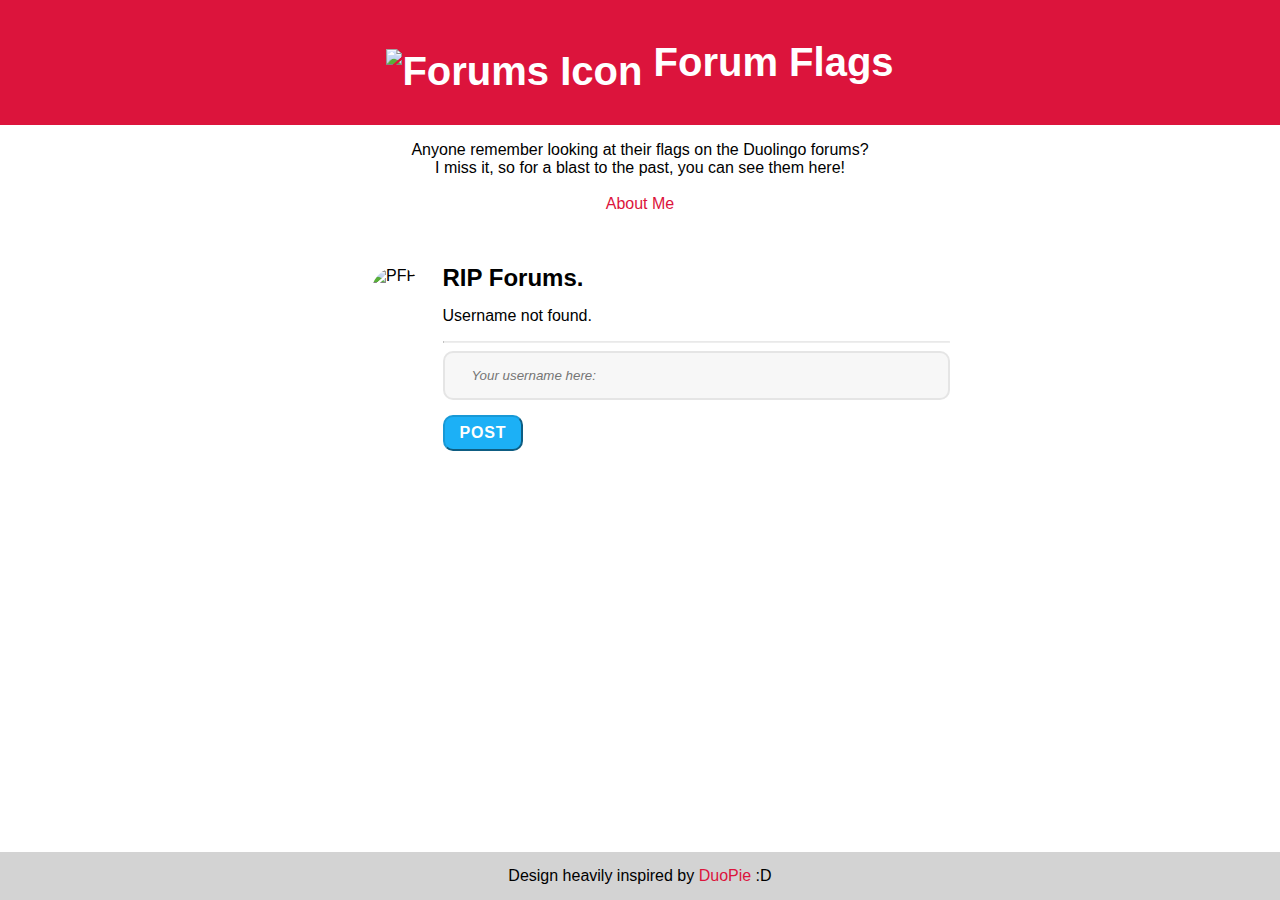
==== index.html @ 19839a8c "Add files via upload" ====
<!DOCTYPE html>
<html lang="en">
<head>
    <meta charset="UTF-8">
    <meta http-equiv="X-UA-Compatible" content="IE=edge">
    <meta name="viewport" content="width=device-width, initial-scale=1.0">
    <title>Duolingo Forums</title>
    <link rel="stylesheet" href="./style.css">
    <link rel="shortcut icon" href="/assets/icon.svg" type="image/x-icon">
    <script src="https://ajax.googleapis.com/ajax/libs/jquery/3.5.1/jquery.min.js"></script>
    <script src="./comment.js" defer></script>

</head>
<body>

    <header>
        <div>
            <img src="/assets/icon.svg" alt="Forums Icon">
            <span>Forum Flags</span>
        </div>
    </header>

    <div id="intro">
        <p>
            Anyone remember looking at their flags on the Duolingo forums? <br>
            I miss it, so for a blast to the past, you can see them here!

            <br><br>
            <a href="https://frzzl.uk" style="color: crimson; text-decoration: none;">
                About Me
            </a>
        </p>
    </div>

    <div id="wrap">
        <img src="https://s3.amazonaws.com/duolingo-images/avatar/default_2/large" alt="PFP" id="pfp">
        <ul id="main">
            <div>
                <h1>
                    RIP Forums.
                </h1>
            </div>
            <span id="flags">
            </span>
            <div id='comment'><p>Username not found.</p></div>
            <div>
                <hr><form onsubmit="reload(); return false;" >
                    <input type="text" id="username" placeholder="Your username here:"><br>
                    <input type="submit" id="submit" value="POST">
                    </form>
            </div>
        </ul>

    </div>

    
    <footer>
        <span>
            Design heavily inspired by <a href="https://duopie.site/" style="color: crimson; text-decoration: none;">DuoPie</a> :D
        </span>
    </footer>

</body>
</html>
---- style.css ----
:root {
    --flagsprite: url('https://duolingo-forum-web.duolingo.com/assets/53557891473c78fe551f30b0a979c442.svg');
}

@font-face {
    font-family: din-round;
    src: url('./assets/DINRoundPro-Medi.ttf');
}

* {
    font-family: din-round, sans-serif;
    box-sizing: border-box;
}

body {
    margin: 0;
    padding: 0;
    text-align: center;
    min-height: 100vh;
    display: flex;
    flex-direction: column;
    overflow: hidden;
}

ul {
margin: 0;
padding: 0;
}

hr {
    border-top: 1px solid #e9e9e9;
    width: 100%;
}

header {
    position: relative;
    display: flex;
    justify-content: center;
    align-items: center;
    width: 100vw;
    background-color: crimson;
}

header div{
    color: white;
    font-family: din-round, sans-serif;
    font-weight: 800;
    font-size: 40px;
    padding-block: 40px;
}

header img {
    transform: translateY(20%);
}

#intro {
    position: relative;
    font-size: 16px;
    left: 50%;
    transform: translateX(-50%);
    padding-inline: 20px;
}

#wrap {
    text-align: left;
    position: relative;
    display: flex;
    max-width: 580px;
    left: 50%;
    margin: 20px;
    transform: translateX(-50%);
}

#main {
    width: 100%;
    margin-left: 20px;
}
li {
    display: inline-block;
}
.flagwrap {
    height: 20px;
    width: 24px;
    display: inline-block;
    vertical-align: middle;
}

.flagwrap > span:not(#streak) {
    background-image: var(--flagsprite);
    display: inline-block;
    vertical-align: middle;
    transform: scale(.3);
    transform-origin: 0 0;
    height: 63px;
    width: 78px;
    margin-top: -3px;
}

.flag { /* not svgs (cantonese)*/
    background-size: 78px 63px;
    background-repeat: no-repeat;
}
.text {
    color: #afafaf;
    font-size: 16px;
    font-weight: 700;
    margin-left: 3px;
    margin-right: 10px;
}

#pfp {
    width: 60px; height: 60px;
    border-radius: 50%;
    transform: translate(0 ,30%);
}

#name {
    color: #1cb0f6;
    text-decoration: none;
}

#plus:hover {
    color: #1bdafc;
}
#plus {
    text-transform: uppercase;
    color: #1493d1;
    font-size: 13px;
    display: inline-block;
    margin: 0 10px 0 10px;
}

#streakwrap {
    height: 28px;
    width: 28px;
    display: inline-block;
    vertical-align: middle;
}
#streak {
    background-image: url('./assets/streak.svg');
    display: inline-block;
    transform: scale(.7);
    transform-origin: 0 0;
    width: 40px;
    height: 40px;
    margin: -4px 0 0 0;
}

h1 {
    font-size: 24px;
    line-height: 26px;
}

form {
    width: 100%;
}
#username {
    box-sizing: border-box;
    width: 100%;
    background-color: #f7f7f7;
    border: 2px solid #e5e5e5;
    border-radius: 10px;
    padding-block: 15px;
    text-indent: 5%;
    text-overflow: ellipsis;
    margin-bottom: 15px;
}

#submit {
    background: rgb(28, 176, 246);
    border-color: rgb(24, 153, 214);
    color: rgb(255, 255, 253);
    border-radius: 10px;
    padding: 7px 15px;
    font-size: 16px;
    font-weight: 700;
    letter-spacing: .8px;
    text-align: center;
    text-transform: uppercase;
    user-select: none;
    vertical-align: middle;
}

::placeholder {
    font-weight: 300;
    font-style: italic;
}

footer {
    display: flex;
    bottom: 0;
    width: 100vw;
    margin-top: auto;
    padding-block: 15px;
    background-color: lightgrey;
    justify-content: center;
    align-items: center;
}

@media only screen and (max-width: 600px){
    header div {
        font-size: 25px;
    }
    #pfp {
        display: none;
    }
    #main {
        margin-left: 0;
    }
    #wrap {
        padding-bottom: 30px;
        left: 0px;
        transform: translateX(0);
    }
}
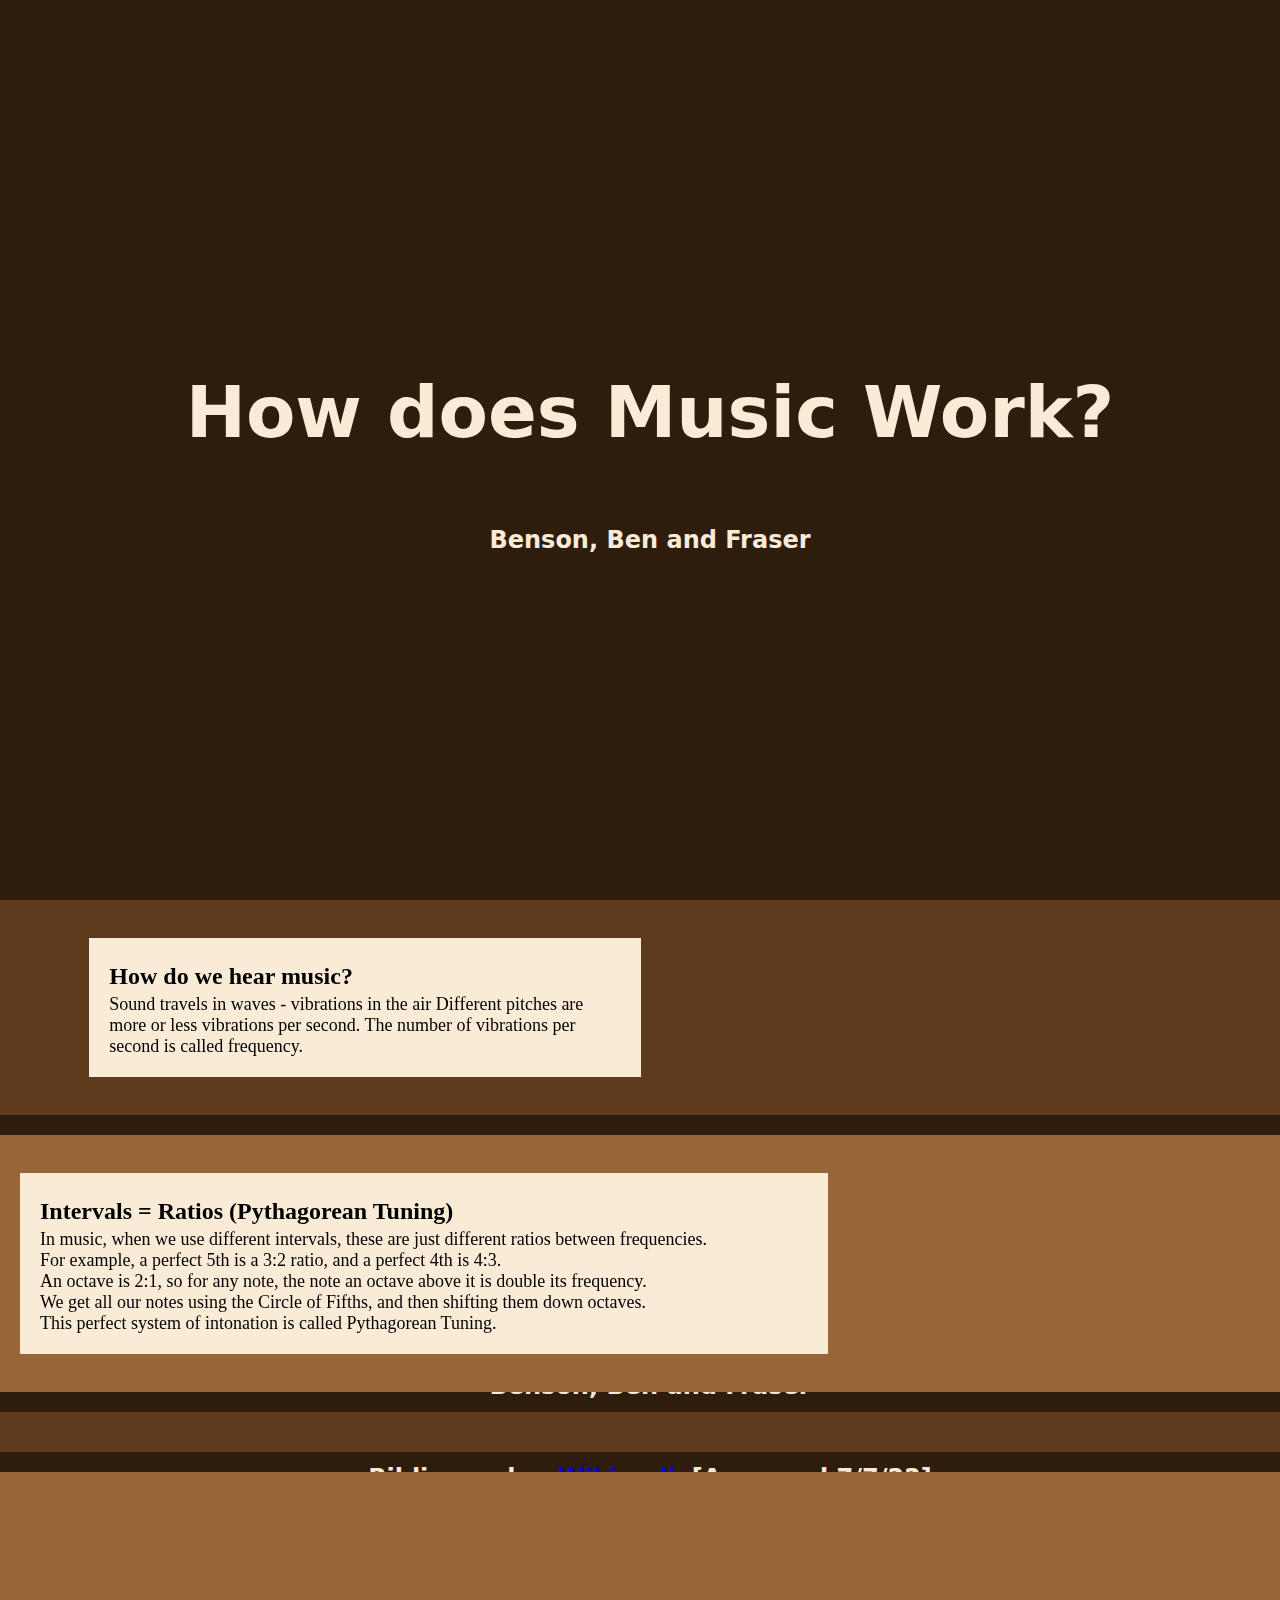
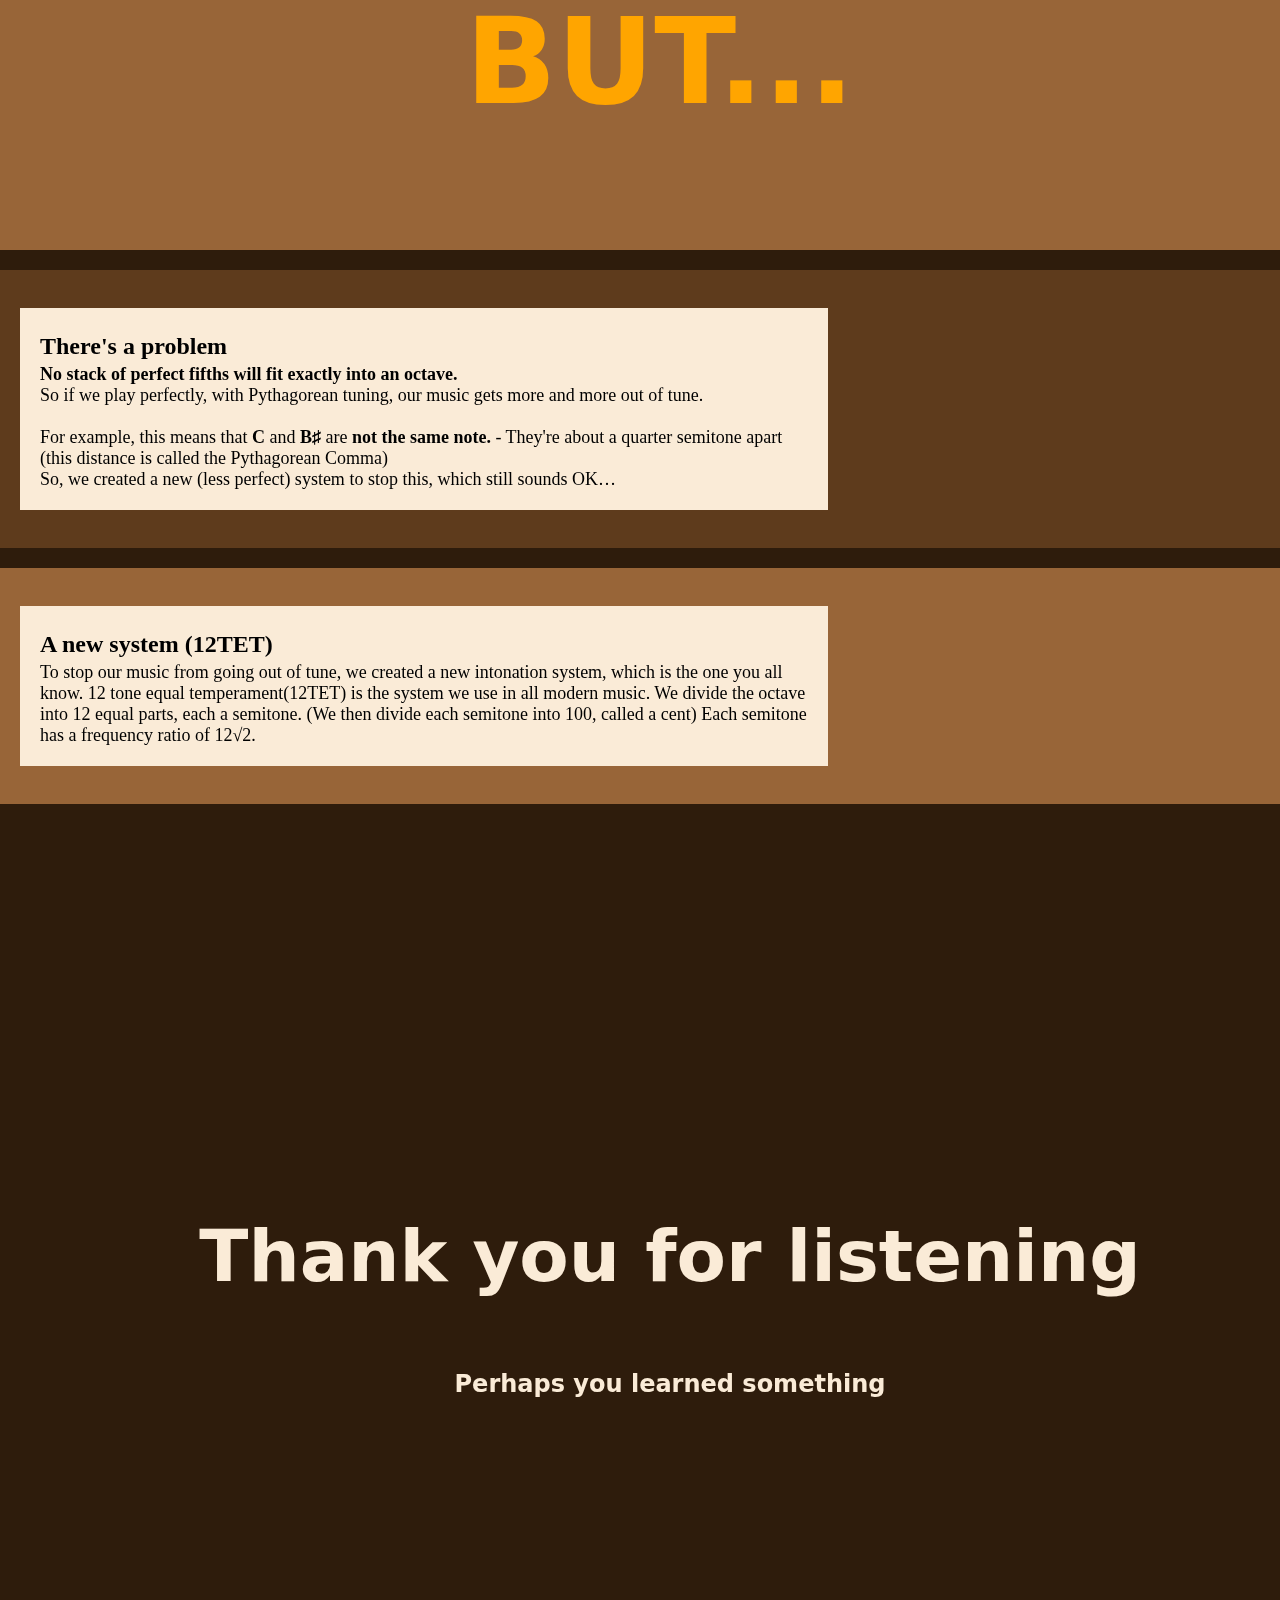
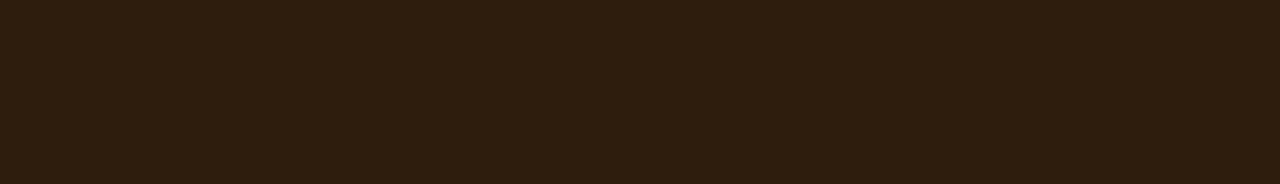
==== commit 98bec397: "Add files via upload" ====
--- a/index.html
+++ b/index.html
@@ -4,60 +4,85 @@
     <meta charset="UTF-8">
     <meta http-equiv="X-UA-Compatible" content="IE=edge">
     <meta name="viewport" content="width=device-width, initial-scale=1.0">
-    <title>Duolingo Forums</title>
-    <link rel="stylesheet" href="./style.css">
-    <link rel="shortcut icon" href="/assets/icon.svg" type="image/x-icon">
-    <script src="https://ajax.googleapis.com/ajax/libs/jquery/3.5.1/jquery.min.js"></script>
-    <script src="./comment.js" defer></script>
-
+    <title>Document</title>
+    <link rel="stylesheet" href="style.css">
 </head>
 <body>
+    <header>
+        <h1>How does Music Work?</h1>
+        <h3>Benson, Ben and Fraser</h3>
+    </header>
+    <div id="info-wrap">
 
-    <header>
-        <div>
-            <img src="/assets/icon.svg" alt="Forums Icon">
-            <span>Forum Flags</span>
-        </div>
-    </header>
+        <section id="frequencies">
 
-    <div id="intro">
-        <p>
-            Anyone remember looking at their flags on the Duolingo forums? <br>
-            I miss it, so for a blast to the past, you can see them here!
+            <p>
+                <span class="title">How do we hear music?</span>
+                <br>
+                Sound travels in waves - vibrations in the air
+                Different pitches are more or less vibrations per second.
+ The number of vibrations per second is called frequency.
+</p>
+            <img src="https://www.galaxyaudio.com/assets/uploads/media/Freq-Wavelength.jpg" alt="" title="i got this here">
+        </section>
+        <section id="intervals">
 
-            <br><br>
-            <a href="https://frzzl.uk" style="color: crimson; text-decoration: none;">
-                About Me
-            </a>
-        </p>
+            <p>
+                <span class="title">Intervals = Ratios (Pythagorean Tuning)</span>
+                <br>
+                In music, when we use different intervals, these are just different ratios between frequencies. <br>
+                For example, a perfect 5th is a 3:2 ratio, and a perfect 4th is 4:3. <br>
+                An octave is 2:1, so for any note, the note an octave above it is double its frequency. <br>
+                We get all our notes using the Circle of Fifths, and then shifting them down octaves. <br>
+                This perfect system of intonation is called Pythagorean Tuning.
+</p>
+
+        </section>
+        <section id="intervals-diagram">
+            <img src="https://lh6.googleusercontent.com/Oz8CfVt6CGWzsBUwE9ibO2Yc9ozNxXN1qThe5_UmV1zC3KjLdrWp4LjXheiIBAcd2bMw3MQWX2zo7C2wYv_gG4T0SO28nxXsFWq6snINObaiRieOuhbFgYHOGTALhhJOxP649xcFDr1LEKJCIDwMrg" alt="">
+        </section>
+        <section id="but">
+                <h2>BUT...</h2>
+        </section>
+        <section id="the-problem">
+
+            <p>
+                <span class="title">There's a problem</span>
+                <br>
+                <b style="font-size: 18px">No stack of perfect fifths will fit exactly into an octave.</b>
+                <br>
+                So if we play perfectly, with Pythagorean tuning, our music gets more and more out of tune.
+                <br> <br>
+                For example, this means that <b>C</b> and <b> B♯ </b>are <b> not the same note. </b> - They're about a quarter semitone apart (this distance is called the Pythagorean Comma)
+                <br>
+                So, we created a new (less perfect) system to stop this, which still sounds OK…
+
+            </p>
+        
+        </section>
+        <section id="new-system">
+
+            <p>
+                <span class="title">A new system (12TET)</span>
+                <br>
+                To stop our music from going out of tune, we created a new intonation system, which is the one you all know.
+                12 tone equal temperament(12TET) is the system we use in all modern music.
+                We divide the octave into 12 equal parts, each a semitone. (We then divide each semitone into 100, called a cent)
+                Each semitone has a frequency ratio of 12√2.
+                
+</p>
+            <img src="https://lh4.googleusercontent.com/cYY4K6NEiIM8RIrJSFOhrPOnxgIDgcStxCOygz14TxvsLXJg5HayUKbH4MecEdZNRwzxVmQ_fWyWFv8vqnTIWOU1HaHJ4cq1GzbHsKxH6I7MIDWU7IHkA07JUrog5Y1Sej_UTmOzcKSgtZKg9LrPPw" alt="" title="i got this here">
+        </section>
+        <section id="footer">
+            <h1>Thank you for listening</h1>
+            <h3>Perhaps you learned something</h3>
+        </section>
     </div>
+    <footer>
+        <h1>How does Music Work?</h1>
+        <h3>Benson, Ben and Fraser</h3>
 
-    <div id="wrap">
-        <img src="https://s3.amazonaws.com/duolingo-images/avatar/default_2/large" alt="PFP" id="pfp">
-        <ul id="main">
-            <div>
-                <h1>
-                    RIP Forums.
-                </h1>
-            </div>
-            <span id="flags">
-            </span>
-            <div id='comment'><p>Username not found.</p></div>
-            <div>
-                <hr><form onsubmit="reload(); return false;" >
-                    <input type="text" id="username" placeholder="Your username here:"><br>
-                    <input type="submit" id="submit" value="POST">
-                    </form>
-            </div>
-        </ul>
-
-    </div>
-
-    
-    <footer>
-        <span>
-            Design heavily inspired by <a href="https://duopie.site/" style="color: crimson; text-decoration: none;">DuoPie</a> :D
-        </span>
+        <h5>Bibliography: <a href="https://wikipedia.org">Wikipedia</a>[Accessed 7/7/22]</h5>
     </footer>
 
 </body>
--- a/style.css
+++ b/style.css
@@ -1,215 +1,142 @@
-:root {
-    --flagsprite: url('https://duolingo-forum-web.duolingo.com/assets/53557891473c78fe551f30b0a979c442.svg');
-}
-
-@font-face {
-    font-family: din-round;
-    src: url('./assets/DINRoundPro-Medi.ttf');
-}
-
-* {
-    font-family: din-round, sans-serif;
-    box-sizing: border-box;
-}
-
-body {
-    margin: 0;
-    padding: 0;
-    text-align: center;
-    min-height: 100vh;
-    display: flex;
-    flex-direction: column;
-    overflow: hidden;
-}
-
-ul {
-margin: 0;
-padding: 0;
-}
-
-hr {
-    border-top: 1px solid #e9e9e9;
-    width: 100%;
-}
-
-header {
-    position: relative;
-    display: flex;
-    justify-content: center;
-    align-items: center;
-    width: 100vw;
-    background-color: crimson;
-}
-
-header div{
-    color: white;
-    font-family: din-round, sans-serif;
-    font-weight: 800;
-    font-size: 40px;
-    padding-block: 40px;
-}
-
-header img {
-    transform: translateY(20%);
-}
-
-#intro {
-    position: relative;
-    font-size: 16px;
-    left: 50%;
-    transform: translateX(-50%);
-    padding-inline: 20px;
-}
-
-#wrap {
-    text-align: left;
-    position: relative;
-    display: flex;
-    max-width: 580px;
-    left: 50%;
-    margin: 20px;
-    transform: translateX(-50%);
-}
-
-#main {
-    width: 100%;
-    margin-left: 20px;
-}
-li {
-    display: inline-block;
-}
-.flagwrap {
-    height: 20px;
-    width: 24px;
-    display: inline-block;
-    vertical-align: middle;
-}
-
-.flagwrap > span:not(#streak) {
-    background-image: var(--flagsprite);
-    display: inline-block;
-    vertical-align: middle;
-    transform: scale(.3);
-    transform-origin: 0 0;
-    height: 63px;
-    width: 78px;
-    margin-top: -3px;
-}
-
-.flag { /* not svgs (cantonese)*/
-    background-size: 78px 63px;
-    background-repeat: no-repeat;
-}
-.text {
-    color: #afafaf;
-    font-size: 16px;
-    font-weight: 700;
-    margin-left: 3px;
-    margin-right: 10px;
-}
-
-#pfp {
-    width: 60px; height: 60px;
-    border-radius: 50%;
-    transform: translate(0 ,30%);
-}
-
-#name {
-    color: #1cb0f6;
-    text-decoration: none;
-}
-
-#plus:hover {
-    color: #1bdafc;
-}
-#plus {
-    text-transform: uppercase;
-    color: #1493d1;
-    font-size: 13px;
-    display: inline-block;
-    margin: 0 10px 0 10px;
-}
-
-#streakwrap {
-    height: 28px;
-    width: 28px;
-    display: inline-block;
-    vertical-align: middle;
-}
-#streak {
-    background-image: url('./assets/streak.svg');
-    display: inline-block;
-    transform: scale(.7);
-    transform-origin: 0 0;
-    width: 40px;
-    height: 40px;
-    margin: -4px 0 0 0;
-}
-
-h1 {
-    font-size: 24px;
-    line-height: 26px;
-}
-
-form {
-    width: 100%;
-}
-#username {
-    box-sizing: border-box;
-    width: 100%;
-    background-color: #f7f7f7;
-    border: 2px solid #e5e5e5;
-    border-radius: 10px;
-    padding-block: 15px;
-    text-indent: 5%;
-    text-overflow: ellipsis;
-    margin-bottom: 15px;
-}
-
-#submit {
-    background: rgb(28, 176, 246);
-    border-color: rgb(24, 153, 214);
-    color: rgb(255, 255, 253);
-    border-radius: 10px;
-    padding: 7px 15px;
-    font-size: 16px;
-    font-weight: 700;
-    letter-spacing: .8px;
-    text-align: center;
-    text-transform: uppercase;
-    user-select: none;
-    vertical-align: middle;
-}
-
-::placeholder {
-    font-weight: 300;
-    font-style: italic;
-}
-
-footer {
-    display: flex;
-    bottom: 0;
-    width: 100vw;
-    margin-top: auto;
-    padding-block: 15px;
-    background-color: lightgrey;
-    justify-content: center;
-    align-items: center;
-}
-
-@media only screen and (max-width: 600px){
-    header div {
-        font-size: 25px;
-    }
-    #pfp {
-        display: none;
-    }
-    #main {
-        margin-left: 0;
-    }
-    #wrap {
-        padding-bottom: 30px;
-        left: 0px;
-        transform: translateX(0);
-    }
-}+/*Dear future me.... I am not proud of this project. I had to make this the night before it was due. I am sorry it is so horrible.*/
+::-webkit-scrollbar-track {
+  background: #986538;
+}
+
+body {
+  background-color: #2e1c0c;
+  font-family: system-ui, -apple-system, BlinkMacSystemFont, 'Segoe UI', Roboto, Oxygen, Ubuntu, Cantarell, 'Open Sans', 'Helvetica Neue', sans-serif;
+  margin: 0;
+  padding: 0;
+  overflow-x: hidden;
+}
+
+header, footer, #footer {
+  display: -webkit-box;
+  display: -ms-flexbox;
+  display: flex;
+  -webkit-box-orient: vertical;
+  -webkit-box-direction: normal;
+      -ms-flex-flow: column;
+          flex-flow: column;
+  -webkit-box-pack: center;
+      -ms-flex-pack: center;
+          justify-content: center;
+  background-color: #2e1c0c;
+  text-align: center;
+  height: 100vh;
+  width: 100vw;
+}
+
+header h1, footer h1, #footer h1 {
+  color: antiquewhite;
+  font-weight: 800;
+  font-size: 72px;
+  margin-left: 20px;
+}
+
+header h3, header h5, footer h3, footer h5, #footer h3, #footer h5 {
+  color: antiquewhite;
+  font-size: 24px;
+  text-indent: 20px;
+}
+
+header {
+  position: -webkit-sticky;
+  position: sticky;
+  top: 0;
+}
+
+footer {
+  bottom: 0;
+}
+
+#info-wrap {
+  position: absolute;
+}
+
+#frequencies {
+  -webkit-box-pack: space-evenly;
+      -ms-flex-pack: space-evenly;
+          justify-content: space-evenly;
+}
+
+#frequencies img {
+  width: 60%;
+  max-width: 500px;
+}
+
+#intervals p {
+  width: 60%;
+}
+
+#intervals-diagram {
+  -webkit-box-pack: center;
+      -ms-flex-pack: center;
+          justify-content: center;
+}
+
+#intervals-diagram img {
+  width: 40%;
+}
+
+#but {
+  -webkit-box-pack: center;
+      -ms-flex-pack: center;
+          justify-content: center;
+}
+
+#but h2 {
+  color: orange;
+  font-size: 120px;
+}
+
+#the-problem p {
+  width: 60%;
+}
+
+#new-system {
+  -webkit-box-orient: vertical;
+  -webkit-box-direction: normal;
+      -ms-flex-flow: column;
+          flex-flow: column;
+}
+
+#new-system p {
+  width: 60%;
+}
+
+#new-system img {
+  width: 80%;
+}
+
+section:nth-child(2n) {
+  background-color: #986538 !important;
+}
+
+section {
+  background-color: #5e3b1c;
+  display: -webkit-box;
+  display: -ms-flexbox;
+  display: flex;
+  padding: 20px;
+  margin-bottom: 20px;
+}
+
+section p {
+  display: inline-block;
+  font-family: Cambria, Cochin, Georgia, Times, 'Times New Roman', serif;
+  font-size: 18px;
+  width: 40%;
+  padding: 20px;
+  margin-right: 20px;
+  background-color: antiquewhite;
+  vertical-align: middle;
+}
+
+.title {
+  font-size: 24px;
+  line-height: 36px;
+  font-weight: bold;
+}
+/*# sourceMappingURL=style.css.map */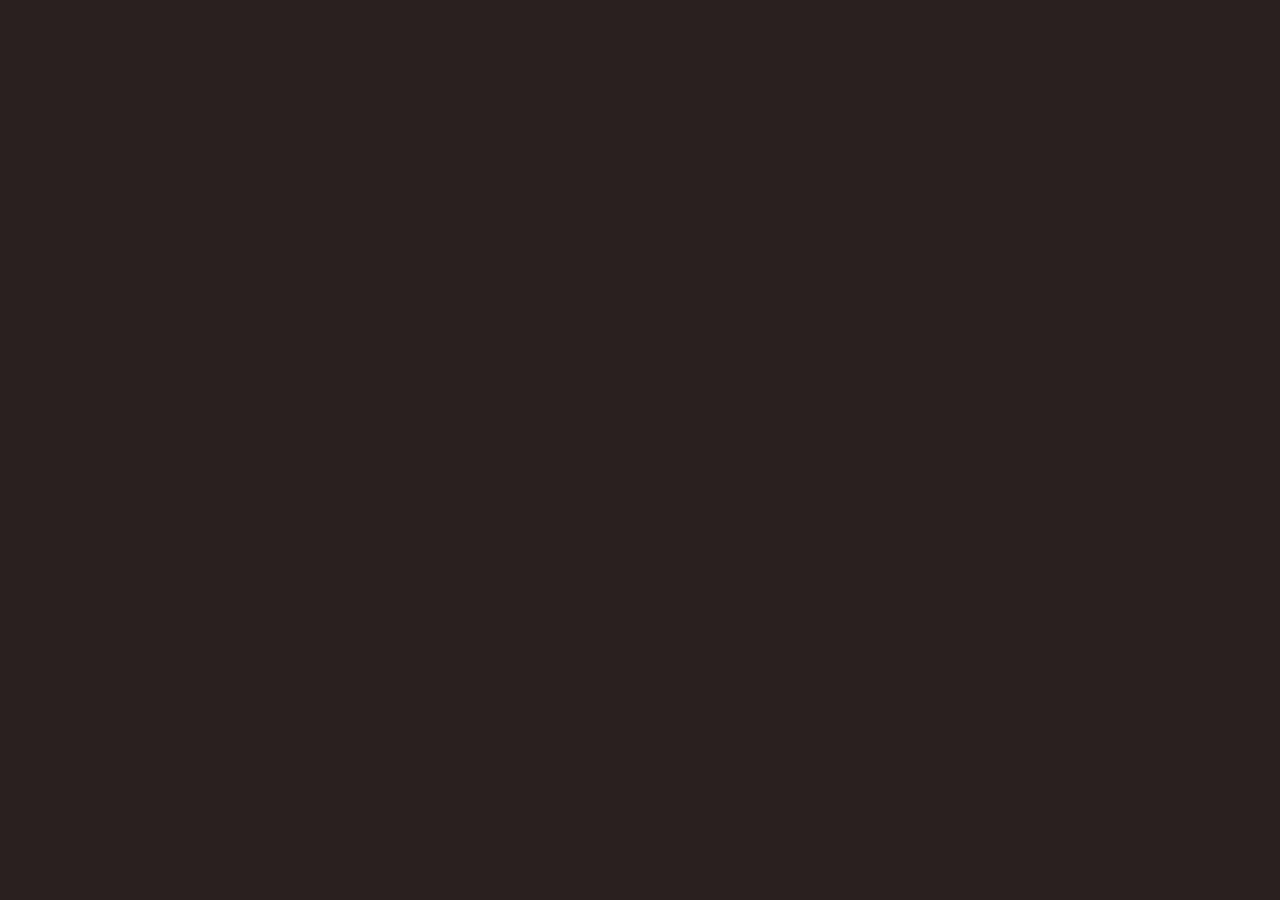
==== commit 6b90ff1c: "Add files via upload" ====
--- a/index.html
+++ b/index.html
@@ -1,89 +1,47 @@
 <!DOCTYPE html>
 <html lang="en">
+
 <head>
     <meta charset="UTF-8">
     <meta http-equiv="X-UA-Compatible" content="IE=edge">
     <meta name="viewport" content="width=device-width, initial-scale=1.0">
-    <title>Document</title>
+    <title>Frzzl</title>
+    <base rel="icon" type="image/x-icon" href="template.svg">
     <link rel="stylesheet" href="style.css">
+    <script src="https://ajax.googleapis.com/ajax/libs/jquery/3.6.0/jquery.min.js"></script>
+    <script src="index.js"></script>
 </head>
 <body>
-    <header>
-        <h1>How does Music Work?</h1>
-        <h3>Benson, Ben and Fraser</h3>
-    </header>
-    <div id="info-wrap">
+    <div id="wrap">
+        <div id="flags">
 
-        <section id="frequencies">
-
-            <p>
-                <span class="title">How do we hear music?</span>
-                <br>
-                Sound travels in waves - vibrations in the air
-                Different pitches are more or less vibrations per second.
- The number of vibrations per second is called frequency.
-</p>
-            <img src="https://www.galaxyaudio.com/assets/uploads/media/Freq-Wavelength.jpg" alt="" title="i got this here">
-        </section>
-        <section id="intervals">
-
-            <p>
-                <span class="title">Intervals = Ratios (Pythagorean Tuning)</span>
-                <br>
-                In music, when we use different intervals, these are just different ratios between frequencies. <br>
-                For example, a perfect 5th is a 3:2 ratio, and a perfect 4th is 4:3. <br>
-                An octave is 2:1, so for any note, the note an octave above it is double its frequency. <br>
-                We get all our notes using the Circle of Fifths, and then shifting them down octaves. <br>
-                This perfect system of intonation is called Pythagorean Tuning.
-</p>
-
-        </section>
-        <section id="intervals-diagram">
-            <img src="https://lh6.googleusercontent.com/Oz8CfVt6CGWzsBUwE9ibO2Yc9ozNxXN1qThe5_UmV1zC3KjLdrWp4LjXheiIBAcd2bMw3MQWX2zo7C2wYv_gG4T0SO28nxXsFWq6snINObaiRieOuhbFgYHOGTALhhJOxP649xcFDr1LEKJCIDwMrg" alt="">
-        </section>
-        <section id="but">
-                <h2>BUT...</h2>
-        </section>
-        <section id="the-problem">
-
-            <p>
-                <span class="title">There's a problem</span>
-                <br>
-                <b style="font-size: 18px">No stack of perfect fifths will fit exactly into an octave.</b>
-                <br>
-                So if we play perfectly, with Pythagorean tuning, our music gets more and more out of tune.
-                <br> <br>
-                For example, this means that <b>C</b> and <b> B♯ </b>are <b> not the same note. </b> - They're about a quarter semitone apart (this distance is called the Pythagorean Comma)
-                <br>
-                So, we created a new (less perfect) system to stop this, which still sounds OK…
-
-            </p>
-        
-        </section>
-        <section id="new-system">
-
-            <p>
-                <span class="title">A new system (12TET)</span>
-                <br>
-                To stop our music from going out of tune, we created a new intonation system, which is the one you all know.
-                12 tone equal temperament(12TET) is the system we use in all modern music.
-                We divide the octave into 12 equal parts, each a semitone. (We then divide each semitone into 100, called a cent)
-                Each semitone has a frequency ratio of 12√2.
-                
-</p>
-            <img src="https://lh4.googleusercontent.com/cYY4K6NEiIM8RIrJSFOhrPOnxgIDgcStxCOygz14TxvsLXJg5HayUKbH4MecEdZNRwzxVmQ_fWyWFv8vqnTIWOU1HaHJ4cq1GzbHsKxH6I7MIDWU7IHkA07JUrog5Y1Sej_UTmOzcKSgtZKg9LrPPw" alt="" title="i got this here">
-        </section>
-        <section id="footer">
-            <h1>Thank you for listening</h1>
-            <h3>Perhaps you learned something</h3>
-        </section>
+            <span id="tk" class="flag">
+                <img src="images/tk.svg" alt="">
+            </span>
+            <span id="en" class="flag">
+                <img src="images/en.svg" alt="">
+            </span>
+            <span id="fr" class="flag">
+                <img src="images/fr.svg" alt="">
+            </span>
+            <span id="at" class="flag">
+                <img src="images/at.svg" alt="">
+            </span>
+            <span id="nl" class="flag">
+                <img src="images/nl.svg" alt="">
+            </span>
+            <span id="it" class="flag">
+                <img src="images/it.svg" alt="">
+            </span>
+            <span id="eo" class="flag">
+                <img src="images/eo.svg" alt="">
+            </span>
+            <span id="ie" class="flag">
+                <img src="images/ie.svg" alt="">
+            </span>
+        </div>
     </div>
-    <footer>
-        <h1>How does Music Work?</h1>
-        <h3>Benson, Ben and Fraser</h3>
-
-        <h5>Bibliography: <a href="https://wikipedia.org">Wikipedia</a>[Accessed 7/7/22]</h5>
-    </footer>
 
 </body>
+
 </html>--- a/style.css
+++ b/style.css
@@ -1,142 +1,141 @@
-/*Dear future me.... I am not proud of this project. I had to make this the night before it was due. I am sorry it is so horrible.*/
-::-webkit-scrollbar-track {
-  background: #986538;
+:root {
+  --x:0 {}
+  --y:0 {} ;
+}
+
+* {
+  padding: 0;
+  margin: 0;
 }
 
 body {
-  background-color: #2e1c0c;
-  font-family: system-ui, -apple-system, BlinkMacSystemFont, 'Segoe UI', Roboto, Oxygen, Ubuntu, Cantarell, 'Open Sans', 'Helvetica Neue', sans-serif;
-  margin: 0;
-  padding: 0;
-  overflow-x: hidden;
+  overflow: hidden;
 }
 
-header, footer, #footer {
+img {
+  width: 90px;
+  -webkit-transition: 1s;
+  transition: 1s;
+}
+
+#wrap {
+  -webkit-box-sizing: border-box;
+          box-sizing: border-box;
+  border: 20px solid rgba(199, 68, 64, 0.6);
+  width: 100vw;
+  height: 100vh;
   display: -webkit-box;
   display: -ms-flexbox;
   display: flex;
-  -webkit-box-orient: vertical;
-  -webkit-box-direction: normal;
-      -ms-flex-flow: column;
-          flex-flow: column;
   -webkit-box-pack: center;
-      -ms-flex-pack: center;
-          justify-content: center;
-  background-color: #2e1c0c;
-  text-align: center;
-  height: 100vh;
-  width: 100vw;
+  -ms-flex-pack: center;
+  justify-content: center;
+  -webkit-box-align: center;
+  -ms-flex-align: center;
+  align-items: center;
+  background-color: #1b100fee;
+  -webkit-transition: 3s;
+  transition: 3s;
 }
 
-header h1, footer h1, #footer h1 {
-  color: antiquewhite;
-  font-weight: 800;
-  font-size: 72px;
-  margin-left: 20px;
+#flags {
+  -webkit-transition: .75s;
+  transition: .75s;
+  gap: 0px;
+  display: -ms-grid;
+  display: grid;
+  -ms-grid-columns: auto auto auto auto auto;
+  grid-template-columns: auto auto auto auto auto;
+  -webkit-transform: rotate(-45deg);
+  transform: rotate(-45deg);
 }
 
-header h3, header h5, footer h3, footer h5, #footer h3, #footer h5 {
-  color: antiquewhite;
-  font-size: 24px;
-  text-indent: 20px;
+#flags #tk {
+  -ms-grid-column: 1;
+  grid-column: 1;
+  -webkit-transform: translate(75%, 75%);
+  transform: translate(75%, 75%);
 }
 
-header {
-  position: -webkit-sticky;
-  position: sticky;
-  top: 0;
+#flags #en {
+  -ms-grid-column: 5;
+  grid-column: 5;
+  -webkit-transform: translate(-75%, 75%);
+  transform: translate(-75%, 75%);
 }
 
-footer {
-  bottom: 0;
+#flags #fr {
+  -ms-grid-column: 3;
+  grid-column: 3;
 }
 
-#info-wrap {
-  position: absolute;
+#flags #at {
+  -ms-grid-column: 2;
+  grid-column: 2;
 }
 
-#frequencies {
-  -webkit-box-pack: space-evenly;
-      -ms-flex-pack: space-evenly;
-          justify-content: space-evenly;
+#flags #nl {
+  -ms-grid-column: 4;
+  grid-column: 4;
 }
 
-#frequencies img {
-  width: 60%;
-  max-width: 500px;
+#flags #it {
+  -ms-grid-column: 3;
+  grid-column: 3;
 }
 
-#intervals p {
-  width: 60%;
+#flags #eo {
+  -ms-grid-column: 1;
+  grid-column: 1;
+  -webkit-transform: translate(75%, -75%);
+  transform: translate(75%, -75%);
 }
 
-#intervals-diagram {
-  -webkit-box-pack: center;
-      -ms-flex-pack: center;
-          justify-content: center;
+#flags #ie {
+  -ms-grid-column: 5;
+  grid-column: 5;
+  -webkit-transform: translate(-75%, -75%);
+  transform: translate(-75%, -75%);
 }
 
-#intervals-diagram img {
-  width: 40%;
+#flags span {
+  -webkit-transition: 1s;
+  transition: 1s;
 }
 
-#but {
-  -webkit-box-pack: center;
-      -ms-flex-pack: center;
-          justify-content: center;
+a:active img {
+  -webkit-filter: saturate(0%);
+  filter: saturate(0%);
 }
 
-#but h2 {
-  color: orange;
-  font-size: 120px;
+.move {
+  -webkit-animation: center;
+  animation: center;
+  -webkit-animation-duration: 2s;
+  animation-duration: 2s;
+  -webkit-animation-fill-mode: forwards;
+  animation-fill-mode: forwards;
 }
 
-#the-problem p {
-  width: 60%;
+@-webkit-keyframes center {
+  100% {
+    top: auto;
+    left: auto;
+  }
 }
 
-#new-system {
-  -webkit-box-orient: vertical;
-  -webkit-box-direction: normal;
-      -ms-flex-flow: column;
-          flex-flow: column;
-}
-
-#new-system p {
-  width: 60%;
-}
-
-#new-system img {
-  width: 80%;
-}
-
-section:nth-child(2n) {
-  background-color: #986538 !important;
-}
-
-section {
-  background-color: #5e3b1c;
-  display: -webkit-box;
-  display: -ms-flexbox;
-  display: flex;
-  padding: 20px;
-  margin-bottom: 20px;
-}
-
-section p {
-  display: inline-block;
-  font-family: Cambria, Cochin, Georgia, Times, 'Times New Roman', serif;
-  font-size: 18px;
-  width: 40%;
-  padding: 20px;
-  margin-right: 20px;
-  background-color: antiquewhite;
-  vertical-align: middle;
-}
-
-.title {
-  font-size: 24px;
-  line-height: 36px;
-  font-weight: bold;
+@keyframes center {
+  0% {
+    top: var(--y);
+    left: var(--x);
+    -webkit-transform: rotate(-45deg);
+            transform: rotate(-45deg);
+  }
+  100% {
+    top: 50%;
+    left: 50%;
+    -webkit-transform: translate(-50%, -50%) rotate(-45deg);
+            transform: translate(-50%, -50%) rotate(-45deg);
+  }
 }
 /*# sourceMappingURL=style.css.map */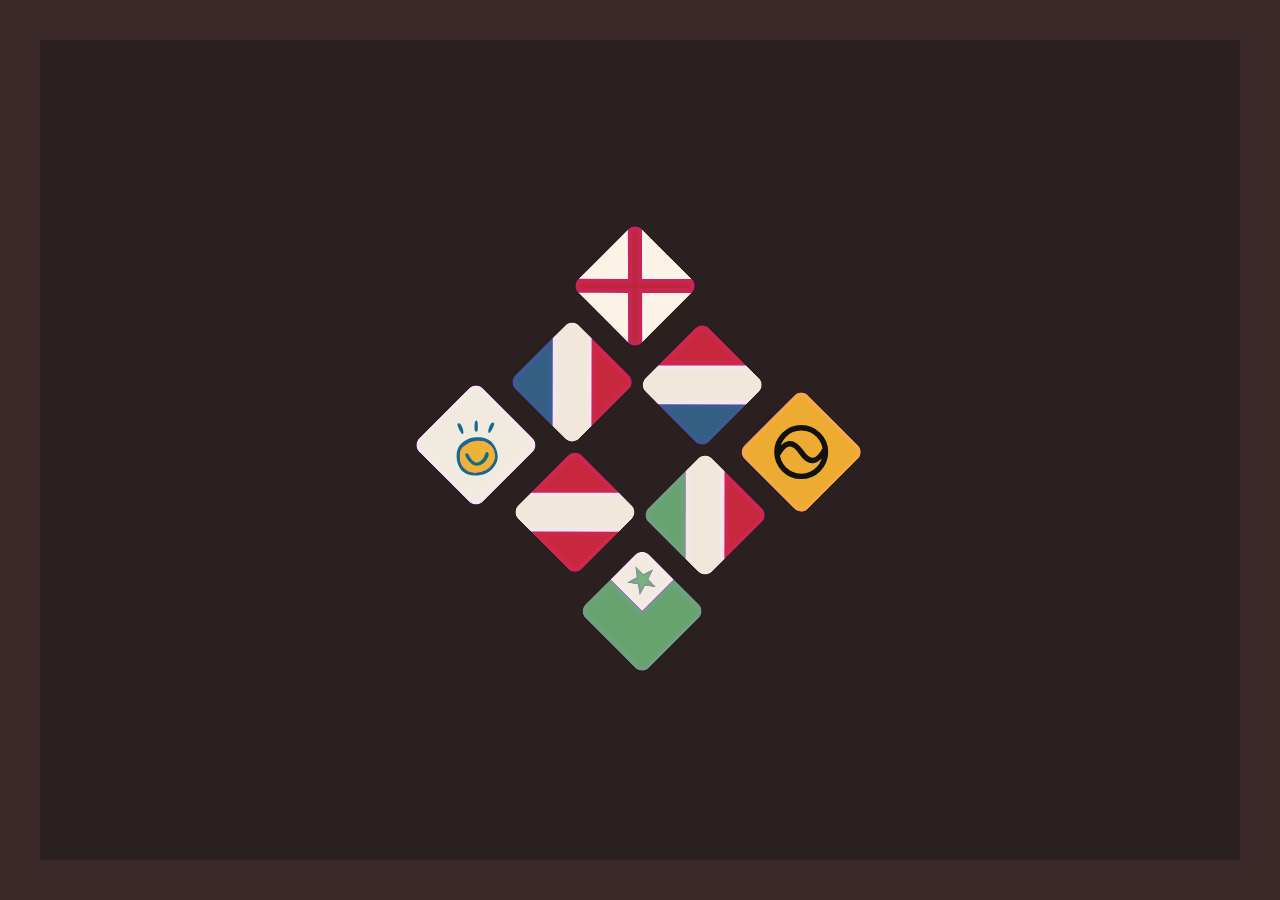
==== commit f0a94ddd: "Update index.html" ====
--- a/index.html
+++ b/index.html
@@ -15,33 +15,33 @@
     <div id="wrap">
         <div id="flags">
 
-            <span id="tk" class="flag">
-                <img src="images/tk.svg" alt="">
+            <span id="tk" class="flag">                         
+                    <img src="images/tk.svg" alt="" tabindex="4">
             </span>
             <span id="en" class="flag">
-                <img src="images/en.svg" alt="">
+                <img src="images/en.svg" alt="" tabindex="2">
             </span>
             <span id="fr" class="flag">
-                <img src="images/fr.svg" alt="">
+                <img src="images/fr.svg" alt="" tabindex="2">
             </span>
             <span id="at" class="flag">
-                <img src="images/at.svg" alt="">
+                <img src="images/at.svg" alt="" tabindex="6">
             </span>
             <span id="nl" class="flag">
-                <img src="images/nl.svg" alt="">
+                <img src="images/nl.svg" alt="" tabindex="3">
             </span>
             <span id="it" class="flag">
-                <img src="images/it.svg" alt="">
+                <img src="images/it.svg" alt="" tabindex="7">
             </span>
             <span id="eo" class="flag">
-                <img src="images/eo.svg" alt="">
+                <img src="images/eo.svg" alt="" tabindex="8">
             </span>
             <span id="ie" class="flag">
-                <img src="images/ie.svg" alt="">
+                <img src="images/ie.svg" alt="" tabindex="5">
             </span>
         </div>
     </div>
 
 </body>
 
-</html>+</html>
--- a/style.css
+++ b/style.css
@@ -21,7 +21,7 @@
 #wrap {
   -webkit-box-sizing: border-box;
           box-sizing: border-box;
-  border: 20px solid rgba(199, 68, 64, 0.6);
+  border: 40px solid #3b2928ee;
   width: 100vw;
   height: 100vh;
   display: -webkit-box;
@@ -35,7 +35,7 @@
   align-items: center;
   background-color: #1b100fee;
   -webkit-transition: 3s;
-  transition: 3s;
+  transition: 1s;
 }
 
 #flags {
@@ -138,4 +138,19 @@
             transform: translate(-50%, -50%) rotate(-45deg);
   }
 }
-/*# sourceMappingURL=style.css.map */+/*# sourceMappingURL=style.css.map */
+img:hover, img:focus {
+    filter: sepia(.5) saturate(200%);
+    outline: 0;
+    cursor: grab;
+    outline: 5pt solid #9d1333;
+    outline-offset: -3px;
+}
+
+#en>img:focus,
+#at>img:focus, 
+#it>img:focus, 
+#nl>img:focus,
+#fr>img:focus {
+    outline: solid 5pt goldenrod !important
+}
